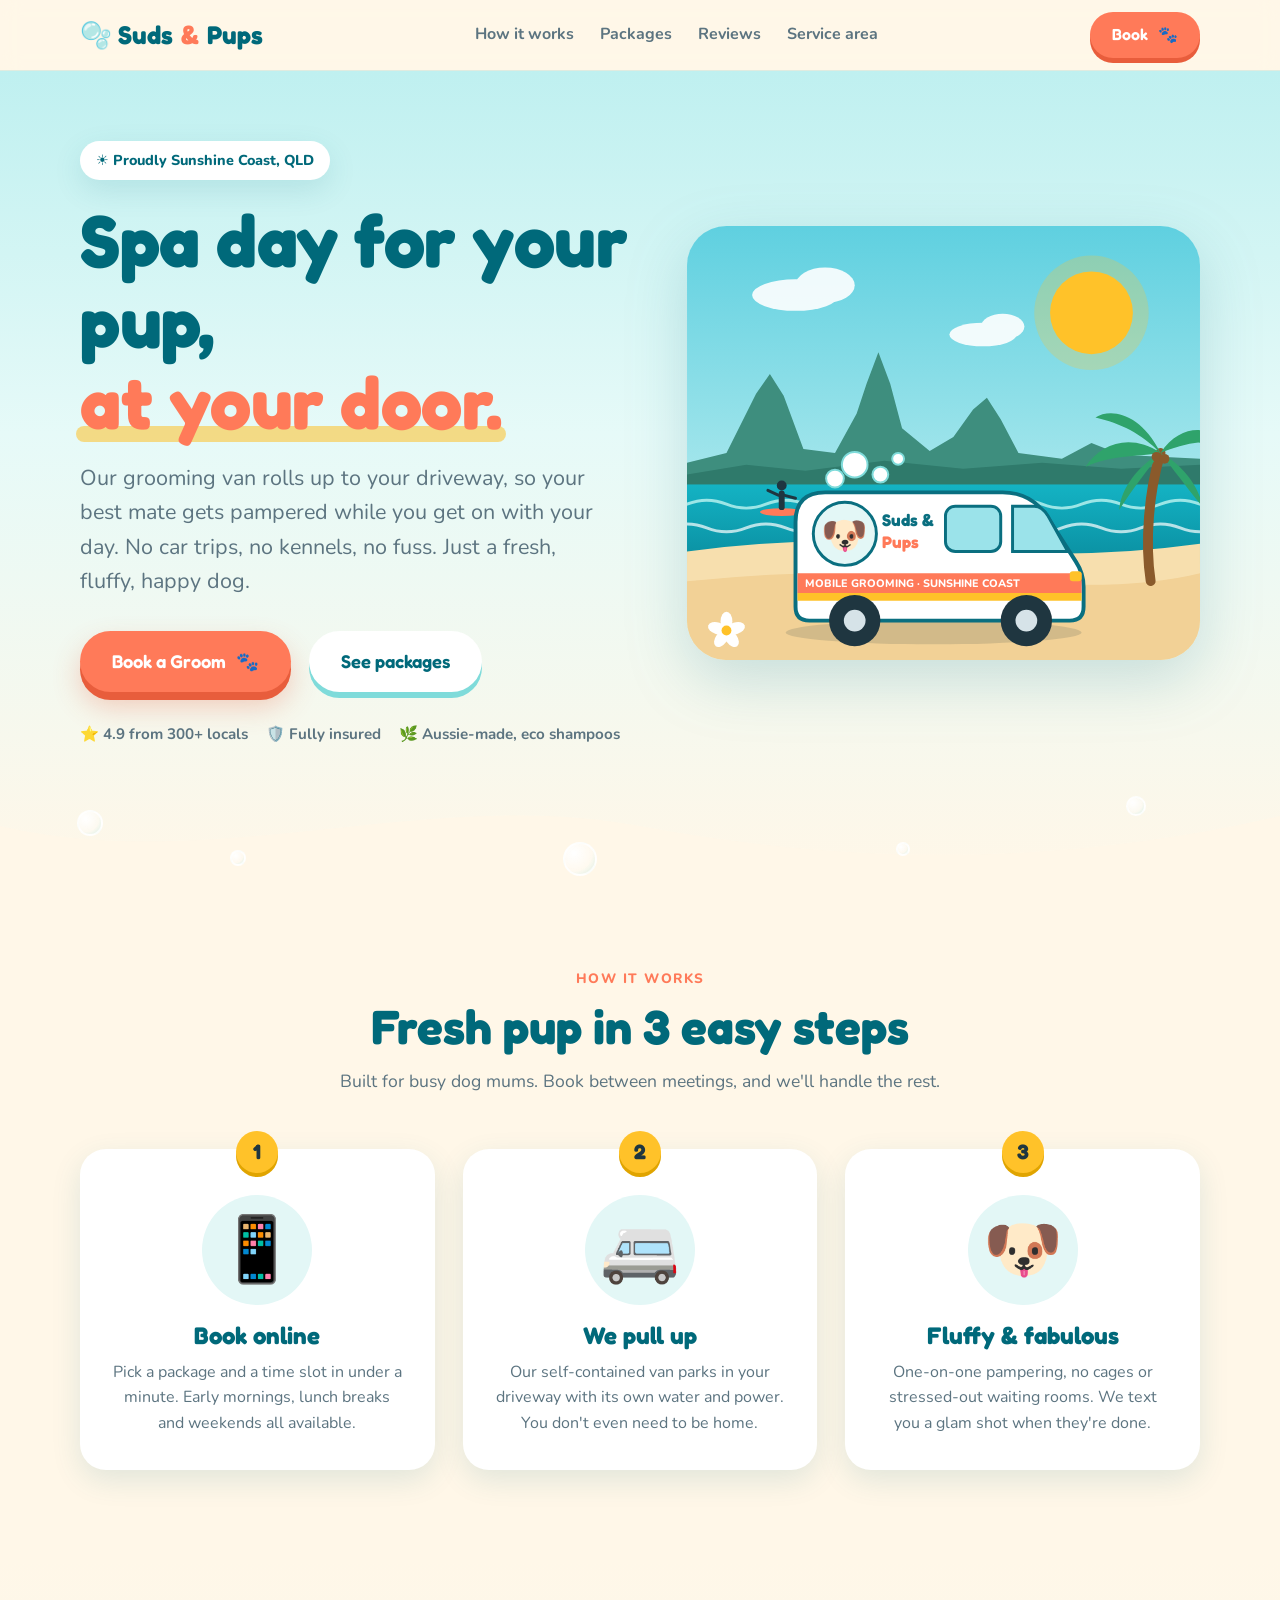
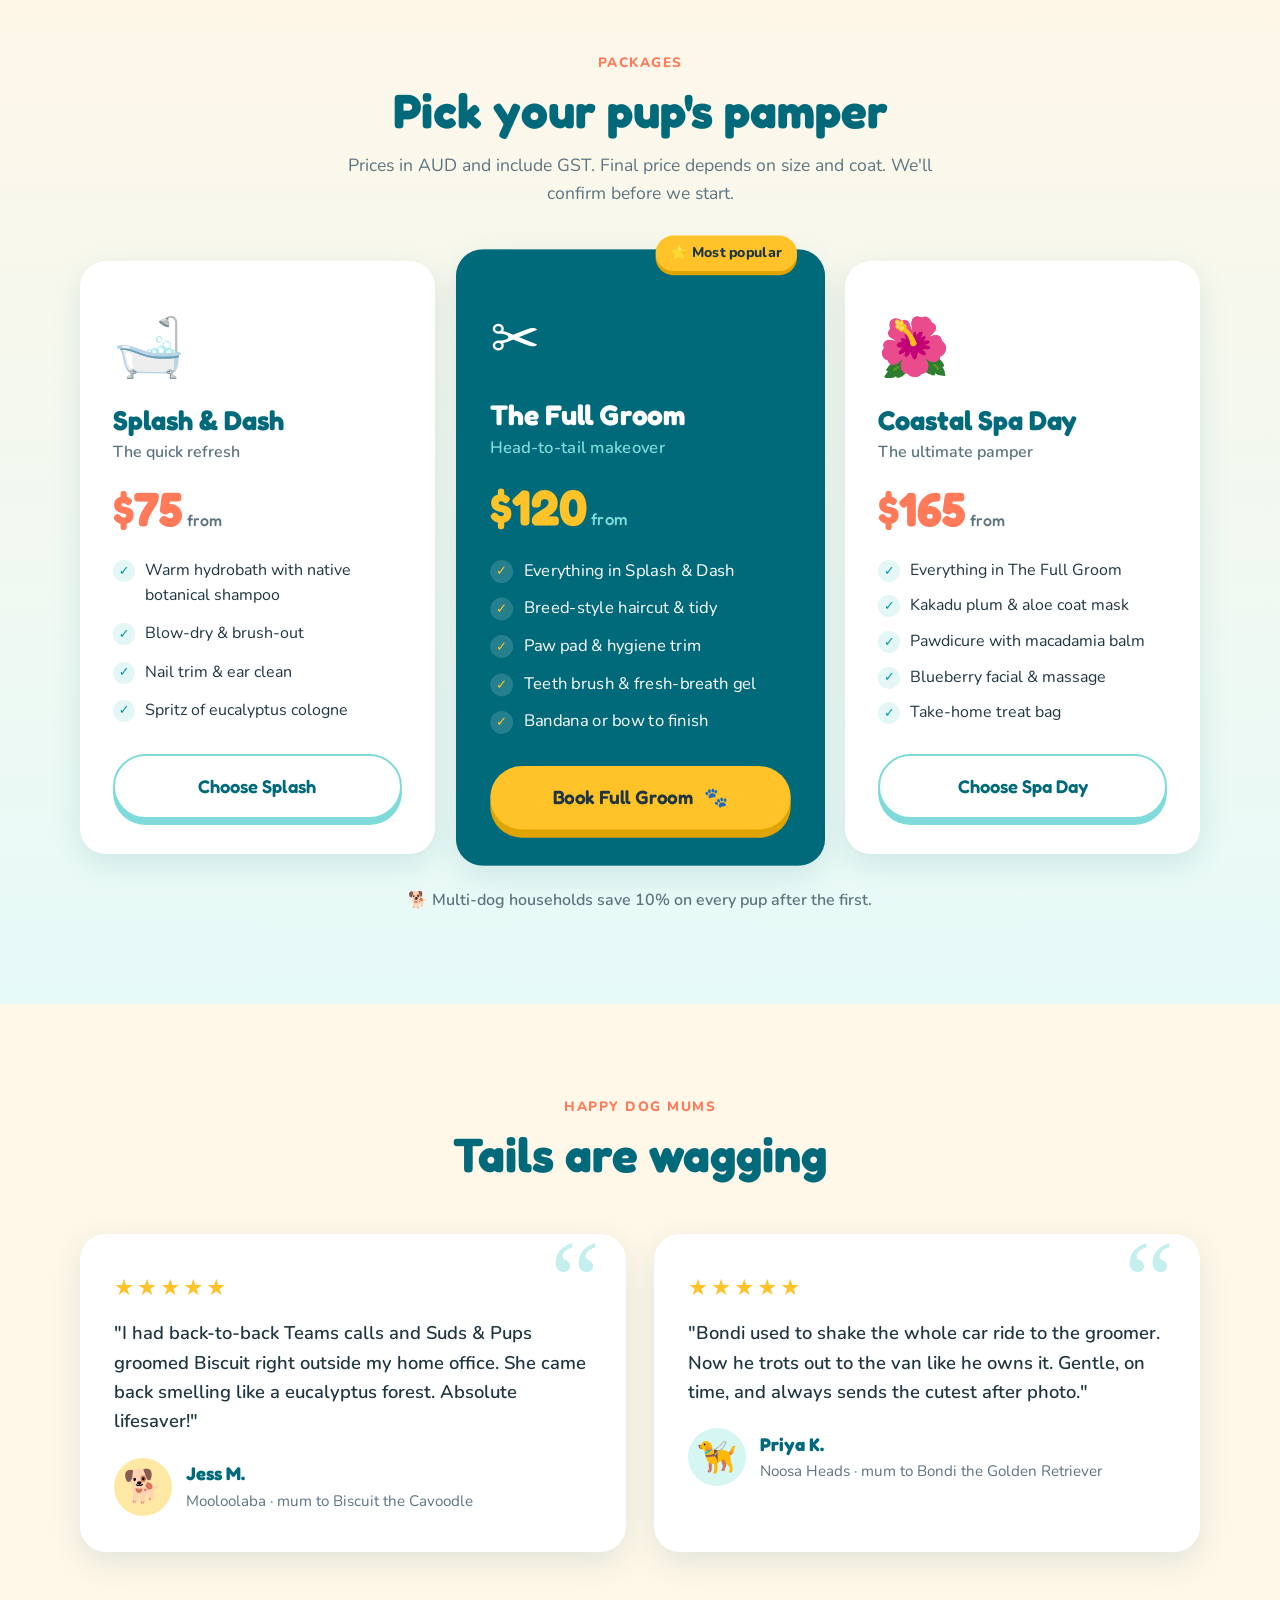
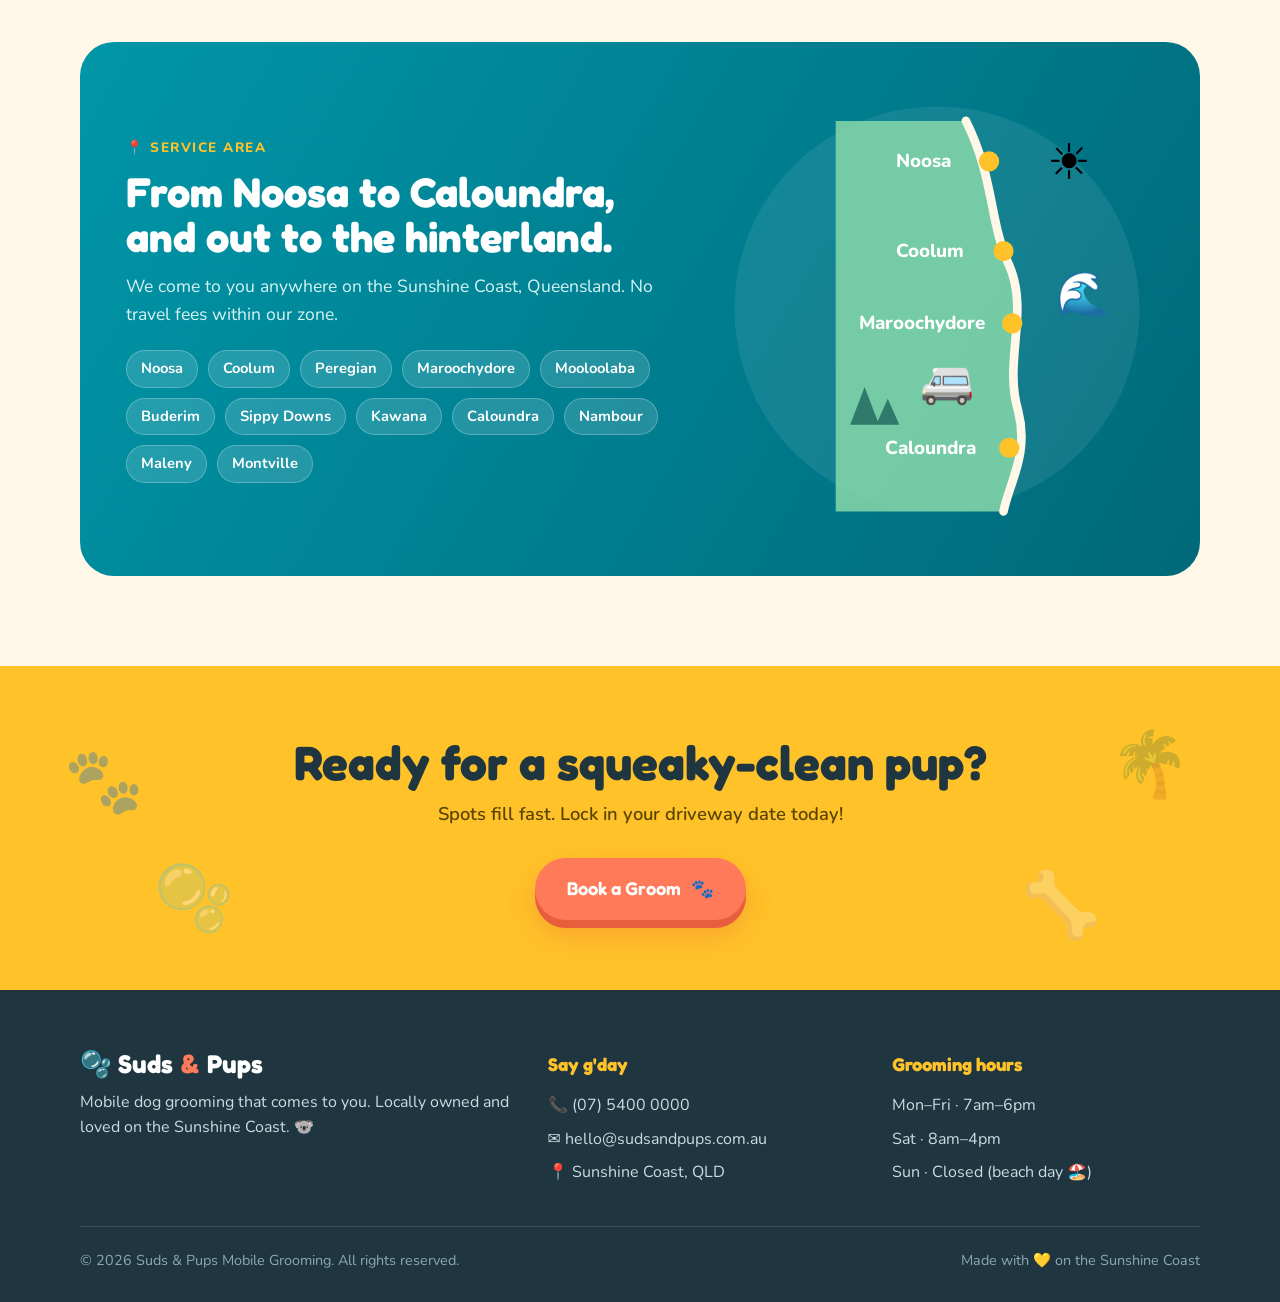
==== index.html @ 18e08e6e "Add Suds & Pups one-page mobile dog grooming website Co-Authored-By: Claude Opus 5.5 <noreply@anthro" ====
<!DOCTYPE html>
<html lang="en-AU">
<head>
<meta charset="UTF-8">
<meta name="viewport" content="width=device-width, initial-scale=1">
<title>Suds &amp; Pups | Mobile Dog Grooming, Sunshine Coast</title>
<meta name="description" content="Suds & Pups is a mobile dog grooming van that comes to your door across the Sunshine Coast, from Noosa to Caloundra.">
<link rel="preconnect" href="https://fonts.googleapis.com">
<link rel="preconnect" href="https://fonts.gstatic.com" crossorigin>
<link href="https://fonts.googleapis.com/css2?family=Fredoka:wght@500;600;700&family=Nunito:wght@400;600;700;800&display=swap" rel="stylesheet">
<style>
  :root {
    --ocean: #0096A8;
    --ocean-deep: #00697A;
    --lagoon: #7FDBDA;
    --sun: #FFC229;
    --sun-soft: #FFE8A3;
    --coral: #FF7A59;
    --coral-deep: #E85D3C;
    --sand: #FFF7E8;
    --sand-dark: #F4E3C1;
    --ink: #1F3640;
    --muted: #5C7480;
    --white: #FFFFFF;
    --radius: 26px;
    --shadow: 0 10px 30px rgba(0, 105, 122, 0.12);
    --shadow-lift: 0 20px 44px rgba(0, 105, 122, 0.22);
  }

  * { box-sizing: border-box; margin: 0; padding: 0; }
  html { scroll-behavior: smooth; }
  body {
    font-family: "Nunito", system-ui, sans-serif;
    color: var(--ink);
    background: var(--sand);
    line-height: 1.6;
    -webkit-font-smoothing: antialiased;
    overflow-x: hidden;
  }
  h1, h2, h3, .logo { font-family: "Fredoka", "Nunito", sans-serif; line-height: 1.1; }
  a { color: inherit; }
  .wrap { width: min(1120px, 100% - 32px); margin-inline: auto; }

  /* ---------- Nav ---------- */
  .nav {
    position: sticky; top: 0; z-index: 50;
    background: rgba(255, 247, 232, 0.88);
    backdrop-filter: blur(10px);
    border-bottom: 1px solid rgba(0, 150, 168, 0.12);
  }
  .nav .wrap { display: flex; align-items: center; justify-content: space-between; padding: 12px 0; gap: 12px; }
  .logo { font-size: 1.6rem; font-weight: 700; color: var(--ocean-deep); text-decoration: none; display: flex; align-items: center; gap: 8px; }
  .logo span { color: var(--coral); }
  .nav-links { display: flex; gap: 26px; list-style: none; font-weight: 700; }
  .nav-links a { text-decoration: none; color: var(--muted); transition: color .2s; }
  .nav-links a:hover { color: var(--ocean); }

  /* ---------- Buttons ---------- */
  .btn {
    display: inline-flex; align-items: center; gap: 10px;
    font-family: "Fredoka", sans-serif; font-weight: 600; font-size: 1.15rem;
    padding: 16px 32px; border-radius: 999px; border: none; cursor: pointer;
    text-decoration: none;
    transition: transform .25s cubic-bezier(.34,1.56,.64,1), box-shadow .25s, background .25s;
  }
  .btn-primary { background: var(--coral); color: var(--white); box-shadow: 0 8px 0 var(--coral-deep), 0 14px 28px rgba(232, 93, 60, .3); }
  .btn-primary:hover { transform: translateY(-4px) rotate(-1deg); background: #FF8A6B; box-shadow: 0 12px 0 var(--coral-deep), 0 22px 36px rgba(232, 93, 60, .35); }
  .btn-primary:active { transform: translateY(4px); box-shadow: 0 3px 0 var(--coral-deep); }
  .btn-ghost { background: var(--white); color: var(--ocean-deep); box-shadow: 0 6px 0 var(--lagoon); }
  .btn-ghost:hover { transform: translateY(-4px); box-shadow: 0 10px 0 var(--lagoon); }
  .btn-sm { padding: 10px 22px; font-size: 1rem; box-shadow: 0 5px 0 var(--coral-deep); }
  .btn-sm:hover { box-shadow: 0 8px 0 var(--coral-deep); }
  .btn .paw { display: inline-block; transition: transform .35s; }
  .btn:hover .paw { transform: rotate(25deg) scale(1.2); }
  .btn:focus-visible { outline: 3px solid var(--sun); outline-offset: 4px; }

  /* ---------- Hero ---------- */
  .hero {
    position: relative;
    background: linear-gradient(180deg, #BFF0F0 0%, #E6FAF8 45%, var(--sand) 100%);
    padding: 70px 0 0;
    overflow: hidden;
  }
  .hero-grid { display: grid; grid-template-columns: 1.05fr .95fr; gap: 40px; align-items: center; position: relative; z-index: 2; }
  .badge {
    display: inline-flex; align-items: center; gap: 8px;
    background: var(--white); color: var(--ocean-deep);
    padding: 8px 16px; border-radius: 999px; font-weight: 800; font-size: .9rem;
    box-shadow: var(--shadow); margin-bottom: 20px;
  }
  .hero h1 { font-size: clamp(2.6rem, 6.5vw, 4.6rem); color: var(--ocean-deep); margin-bottom: 18px; letter-spacing: -0.5px; }
  .hero h1 .hl { color: var(--coral); position: relative; white-space: nowrap; }
  .hero h1 .hl::after {
    content: ""; position: absolute; left: -4px; right: -4px; bottom: 4px; height: 16px;
    background: var(--sun); opacity: .55; border-radius: 10px; z-index: -1;
  }
  .tagline { font-size: clamp(1.1rem, 2.4vw, 1.35rem); color: var(--muted); max-width: 520px; margin-bottom: 32px; }
  .hero-ctas { display: flex; flex-wrap: wrap; gap: 18px; align-items: center; }
  .hero-trust { display: flex; flex-wrap: wrap; gap: 18px; margin-top: 30px; font-weight: 700; color: var(--muted); font-size: .95rem; }
  .hero-trust span { display: flex; align-items: center; gap: 6px; }

  .hero-art { position: relative; }
  .hero-art svg { width: 100%; height: auto; display: block; filter: drop-shadow(0 20px 30px rgba(0,105,122,.18)); }
  .float { animation: float 4s ease-in-out infinite; }
  @keyframes float { 0%,100% { transform: translateY(0); } 50% { transform: translateY(-10px); } }
  .bubble { position: absolute; border-radius: 50%; background: radial-gradient(circle at 30% 30%, #fff, rgba(255,255,255,.35) 60%, rgba(127,219,218,.3)); border: 2px solid rgba(255,255,255,.8); animation: rise 7s ease-in infinite; z-index: 1; pointer-events: none; }
  @keyframes rise { 0% { transform: translateY(0) scale(.8); opacity: 0; } 15% { opacity: .9; } 100% { transform: translateY(-420px) scale(1.1); opacity: 0; } }

  .wave-divider { display: block; width: 100%; height: 90px; margin-top: 40px; }

  /* ---------- Sections ---------- */
  section { padding: 90px 0; }
  .section-head { text-align: center; max-width: 640px; margin: 0 auto 54px; }
  .eyebrow { display: inline-block; font-weight: 800; letter-spacing: 1.5px; text-transform: uppercase; font-size: .85rem; color: var(--coral); margin-bottom: 10px; }
  .section-head h2 { font-size: clamp(2rem, 4.5vw, 3rem); color: var(--ocean-deep); margin-bottom: 14px; }
  .section-head p { color: var(--muted); font-size: 1.1rem; }

  /* ---------- How it works ---------- */
  .how { background: var(--sand); }
  .steps { display: grid; grid-template-columns: repeat(3, 1fr); gap: 28px; counter-reset: step; }
  .step {
    background: var(--white); border-radius: var(--radius); padding: 40px 30px 34px; text-align: center;
    box-shadow: var(--shadow); position: relative;
    transition: transform .3s cubic-bezier(.34,1.56,.64,1), box-shadow .3s;
  }
  .step:hover { transform: translateY(-10px) rotate(-1deg); box-shadow: var(--shadow-lift); }
  .step:nth-child(2):hover { transform: translateY(-10px) rotate(1deg); }
  .step-num {
    position: absolute; top: -18px; left: 50%; transform: translateX(-50%);
    width: 42px; height: 42px; border-radius: 50%; background: var(--sun); color: var(--ink);
    font-family: "Fredoka", sans-serif; font-weight: 700; font-size: 1.3rem;
    display: grid; place-items: center; box-shadow: 0 4px 0 #E0A400;
  }
  .step-icon {
    font-size: 4rem; width: 110px; height: 110px; margin: 6px auto 18px; border-radius: 50%;
    display: grid; place-items: center; background: #E3F7F6;
    transition: transform .4s cubic-bezier(.34,1.56,.64,1);
  }
  .step:hover .step-icon { transform: scale(1.12) rotate(-8deg); }
  .step h3 { font-size: 1.5rem; color: var(--ocean-deep); margin-bottom: 10px; }
  .step p { color: var(--muted); }

  /* ---------- Packages ---------- */
  .packages { background: linear-gradient(180deg, var(--sand) 0%, #E6FAF8 100%); position: relative; }
  .cards { display: grid; grid-template-columns: repeat(3, 1fr); gap: 28px; align-items: stretch; }
  .card {
    background: var(--white); border-radius: var(--radius); padding: 38px 30px 32px;
    box-shadow: var(--shadow); display: flex; flex-direction: column; position: relative;
    border: 3px solid transparent;
    transition: transform .3s cubic-bezier(.34,1.56,.64,1), box-shadow .3s, border-color .3s;
  }
  .card:hover { transform: translateY(-12px); box-shadow: var(--shadow-lift); border-color: var(--lagoon); }
  .card.featured { background: var(--ocean-deep); color: var(--white); transform: scale(1.04); }
  .card.featured:hover { transform: scale(1.04) translateY(-12px); border-color: var(--sun); }
  .ribbon {
    position: absolute; top: -16px; right: 24px; background: var(--sun); color: var(--ink);
    font-weight: 800; font-size: .85rem; padding: 6px 14px; border-radius: 999px; box-shadow: 0 4px 0 #E0A400;
  }
  .card-emoji { font-size: 3.6rem; margin-bottom: 12px; display: inline-block; transition: transform .4s cubic-bezier(.34,1.56,.64,1); }
  .card:hover .card-emoji { transform: scale(1.18) rotate(10deg); }
  .card h3 { font-size: 1.7rem; margin-bottom: 4px; color: var(--ocean-deep); }
  .card.featured h3 { color: var(--white); }
  .card .sub { color: var(--muted); font-weight: 600; margin-bottom: 18px; }
  .card.featured .sub { color: var(--lagoon); }
  .price { font-family: "Fredoka", sans-serif; font-size: 3rem; font-weight: 700; color: var(--coral); line-height: 1; margin-bottom: 4px; }
  .card.featured .price { color: var(--sun); }
  .price small { font-size: 1rem; font-weight: 500; color: var(--muted); margin-left: 4px; }
  .card.featured .price small { color: var(--lagoon); }
  .card ul { list-style: none; margin: 22px 0 28px; display: grid; gap: 10px; flex: 1; }
  .card li { display: flex; gap: 10px; align-items: flex-start; }
  .card li::before { content: "✓"; flex: none; width: 22px; height: 22px; border-radius: 50%; background: #E3F7F6; color: var(--ocean); font-weight: 800; font-size: .8rem; display: grid; place-items: center; margin-top: 2px; }
  .card.featured li::before { background: rgba(255,255,255,.15); color: var(--sun); }
  .card .btn { justify-content: center; width: 100%; }
  .card .btn-ghost { box-shadow: 0 6px 0 var(--lagoon); border: 2px solid var(--lagoon); }
  .card.featured .btn-primary { background: var(--sun); color: var(--ink); box-shadow: 0 8px 0 #E0A400; }
  .card.featured .btn-primary:hover { background: #FFD25C; box-shadow: 0 12px 0 #E0A400; }
  .price-note { text-align: center; margin-top: 34px; color: var(--muted); font-weight: 600; }

  /* ---------- Reviews ---------- */
  .reviews { background: var(--sand); }
  .review-grid { display: grid; grid-template-columns: repeat(2, 1fr); gap: 28px; }
  .review {
    background: var(--white); border-radius: var(--radius); padding: 36px 34px; box-shadow: var(--shadow);
    position: relative; transition: transform .3s cubic-bezier(.34,1.56,.64,1), box-shadow .3s;
  }
  .review:hover { transform: translateY(-8px) rotate(.5deg); box-shadow: var(--shadow-lift); }
  .review::before { content: "“"; position: absolute; top: -10px; right: 26px; font-family: Georgia, serif; font-size: 7rem; color: var(--lagoon); opacity: .45; line-height: 1; }
  .stars { color: var(--sun); font-size: 1.4rem; letter-spacing: 3px; margin-bottom: 12px; }
  .review blockquote { font-size: 1.15rem; font-weight: 600; margin-bottom: 22px; position: relative; }
  .reviewer { display: flex; align-items: center; gap: 14px; }
  .avatar { width: 58px; height: 58px; border-radius: 50%; display: grid; place-items: center; font-size: 2rem; flex: none; }
  .reviewer strong { display: block; font-family: "Fredoka", sans-serif; font-size: 1.15rem; color: var(--ocean-deep); }
  .reviewer span { color: var(--muted); font-size: .95rem; }

  /* ---------- Service area ---------- */
  .area { padding: 0 0 90px; background: var(--sand); }
  .area-box {
    background: linear-gradient(120deg, var(--ocean) 0%, var(--ocean-deep) 100%);
    color: var(--white); border-radius: 34px; padding: 50px 46px; position: relative; overflow: hidden;
    display: grid; grid-template-columns: 1.3fr 1fr; gap: 30px; align-items: center;
  }
  .area-box h2 { font-size: clamp(1.8rem, 4vw, 2.6rem); margin-bottom: 12px; }
  .area-box p { color: #D7F5F4; font-size: 1.1rem; margin-bottom: 22px; }
  .suburbs { display: flex; flex-wrap: wrap; gap: 10px; }
  .suburbs span {
    background: rgba(255,255,255,.14); border: 1px solid rgba(255,255,255,.25); padding: 6px 14px;
    border-radius: 999px; font-weight: 700; font-size: .92rem; transition: background .2s, transform .2s;
  }
  .suburbs span:hover { background: var(--sun); color: var(--ink); transform: translateY(-3px); }
  .area-art svg { width: 100%; height: auto; display: block; }

  /* ---------- CTA band ---------- */
  .cta-band { background: var(--sun); text-align: center; padding: 70px 0; position: relative; overflow: hidden; }
  .cta-band h2 { font-size: clamp(2rem, 5vw, 3rem); color: var(--ink); margin-bottom: 10px; }
  .cta-band p { font-size: 1.15rem; margin-bottom: 30px; color: #5B4400; font-weight: 600; }
  .cta-band .deco { position: absolute; font-size: 4rem; opacity: .35; }

  /* ---------- Footer ---------- */
  footer { background: var(--ink); color: #C9DCE2; padding: 60px 0 30px; }
  .foot-grid { display: grid; grid-template-columns: 1.4fr 1fr 1fr; gap: 36px; margin-bottom: 40px; }
  footer .logo { color: var(--white); margin-bottom: 12px; }
  footer h4 { font-family: "Fredoka", sans-serif; color: var(--sun); font-size: 1.15rem; margin-bottom: 14px; }
  footer ul { list-style: none; display: grid; gap: 8px; }
  footer a { text-decoration: none; transition: color .2s; }
  footer a:hover { color: var(--lagoon); }
  .foot-bottom { border-top: 1px solid rgba(255,255,255,.12); padding-top: 22px; display: flex; flex-wrap: wrap; justify-content: space-between; gap: 10px; font-size: .9rem; color: #8EA7B0; }

  /* ---------- Responsive ---------- */
  @media (max-width: 900px) {
    .hero-grid { grid-template-columns: 1fr; text-align: center; }
    .tagline { margin-inline: auto; }
    .hero-ctas, .hero-trust { justify-content: center; }
    .hero-art { max-width: 520px; margin: 0 auto; }
    .steps, .cards { grid-template-columns: 1fr; max-width: 480px; margin-inline: auto; gap: 40px; }
    .card.featured, .card.featured:hover { transform: none; }
    .card.featured:hover { transform: translateY(-8px); }
    .review-grid { grid-template-columns: 1fr; }
    .area-box { grid-template-columns: 1fr; padding: 40px 28px; }
    .area-art { max-width: 360px; margin: 0 auto; }
    .foot-grid { grid-template-columns: 1fr 1fr; }
    .foot-grid > div:first-child { grid-column: 1 / -1; }
  }
  @media (max-width: 640px) {
    .nav-links { display: none; }
    section { padding: 70px 0; }
    .hero { padding-top: 44px; }
    .btn { padding: 15px 26px; }
    .hero-ctas .btn { width: 100%; justify-content: center; }
    .review { padding: 30px 24px; }
    .foot-grid { grid-template-columns: 1fr; }
  }
  @media (prefers-reduced-motion: reduce) {
    *, *::before, *::after { animation: none !important; transition: none !important; scroll-behavior: auto !important; }
  }
</style>
</head>
<body>

<!-- ============ NAV ============ -->
<nav class="nav" aria-label="Main">
  <div class="wrap">
    <a href="#top" class="logo">🫧 Suds <span>&amp;</span> Pups</a>
    <ul class="nav-links">
      <li><a href="#how">How it works</a></li>
      <li><a href="#packages">Packages</a></li>
      <li><a href="#reviews">Reviews</a></li>
      <li><a href="#area">Service area</a></li>
    </ul>
    <a href="#book" class="btn btn-primary btn-sm">Book <span class="paw">🐾</span></a>
  </div>
</nav>

<!-- ============ HERO ============ -->
<header class="hero" id="top">
  <span class="bubble" style="width:26px;height:26px;left:6%;bottom:40px;animation-delay:0s"></span>
  <span class="bubble" style="width:16px;height:16px;left:18%;bottom:10px;animation-delay:2.2s"></span>
  <span class="bubble" style="width:34px;height:34px;left:44%;bottom:0;animation-delay:4s"></span>
  <span class="bubble" style="width:20px;height:20px;left:88%;bottom:60px;animation-delay:1.3s"></span>
  <span class="bubble" style="width:14px;height:14px;left:70%;bottom:20px;animation-delay:5.2s"></span>

  <div class="wrap hero-grid">
    <div>
      <div class="badge">☀️ Proudly Sunshine Coast, QLD</div>
      <h1>Spa day for your pup, <span class="hl">at your door.</span></h1>
      <p class="tagline">Our grooming van rolls up to your driveway, so your best mate gets pampered while you get on with your day. No car trips, no kennels, no fuss. Just a fresh, fluffy, happy dog.</p>
      <div class="hero-ctas">
        <a href="#book" class="btn btn-primary">Book a Groom <span class="paw">🐾</span></a>
        <a href="#packages" class="btn btn-ghost">See packages</a>
      </div>
      <div class="hero-trust">
        <span>⭐ 4.9 from 300+ locals</span>
        <span>🛡️ Fully insured</span>
        <span>🌿 Aussie-made, eco shampoos</span>
      </div>
    </div>

    <div class="hero-art">
      <!-- Sunshine Coast scene: Glass House Mountains, surf, palms and the Suds & Pups van -->
      <svg viewBox="0 0 520 440" role="img" aria-label="Illustration of the Suds and Pups grooming van parked by the beach with the Glass House Mountains and a sunny sky behind it">
        <defs>
          <clipPath id="sceneClip"><rect x="0" y="0" width="520" height="440" rx="40"/></clipPath>
          <linearGradient id="sky" x1="0" y1="0" x2="0" y2="1">
            <stop offset="0" stop-color="#5FD0E0"/><stop offset="1" stop-color="#D6F6F4"/>
          </linearGradient>
          <linearGradient id="sea" x1="0" y1="0" x2="0" y2="1">
            <stop offset="0" stop-color="#14B3C4"/><stop offset="1" stop-color="#0A8EA0"/>
          </linearGradient>
        </defs>
        <g clip-path="url(#sceneClip)">
          <rect width="520" height="440" fill="url(#sky)"/>
          <!-- sun -->
          <g>
            <circle cx="410" cy="88" r="58" fill="#FFC229" opacity=".25"/>
            <circle cx="410" cy="88" r="42" fill="#FFC229"/>
          </g>
          <!-- clouds -->
          <g fill="#fff" opacity=".9">
            <ellipse cx="110" cy="70" rx="44" ry="16"/><ellipse cx="140" cy="60" rx="30" ry="18"/>
            <ellipse cx="300" cy="110" rx="34" ry="12"/><ellipse cx="320" cy="102" rx="22" ry="13"/>
          </g>
          <!-- Glass House Mountains silhouette -->
          <path d="M0 240 L40 230 L70 170 L84 150 L98 172 L118 226 L150 230 L172 190 L182 160 L194 128 L206 160 L218 205 L246 228 L270 214 L290 186 L304 174 L318 196 L336 230 L380 236 L410 220 L440 232 L520 236 L520 270 L0 270 Z" fill="#3E8E7E"/>
          <path d="M0 252 L60 242 L120 248 L200 238 L280 246 L360 240 L440 246 L520 242 L520 280 L0 280 Z" fill="#2F7A6B"/>
          <!-- ocean -->
          <rect x="0" y="262" width="520" height="80" fill="url(#sea)"/>
          <path d="M0 282 q20 -8 40 0 t40 0 t40 0 t40 0 t40 0 t40 0 t40 0 t40 0 t40 0 t40 0 t40 0 t40 0 t40 0" fill="none" stroke="#BFF5F2" stroke-width="3" stroke-linecap="round" opacity=".8"/>
          <path d="M-20 306 q20 -8 40 0 t40 0 t40 0 t40 0 t40 0 t40 0 t40 0 t40 0 t40 0 t40 0 t40 0 t40 0 t40 0 t40 0" fill="none" stroke="#fff" stroke-width="3" stroke-linecap="round" opacity=".7"/>
          <!-- surfer -->
          <g transform="translate(96 278)">
            <ellipse cx="0" cy="12" rx="22" ry="4" fill="#FF7A59"/>
            <rect x="-3" y="-10" width="6" height="20" rx="3" fill="#1F3640"/>
            <circle cx="0" cy="-15" r="5" fill="#1F3640"/>
            <path d="M-3 -5 L-14 -10 M3 -5 L14 -2" stroke="#1F3640" stroke-width="3" stroke-linecap="round"/>
          </g>
          <!-- sand -->
          <path d="M0 330 Q130 312 260 326 T520 322 L520 440 L0 440 Z" fill="#F7DFAE"/>
          <path d="M0 360 Q160 344 300 358 T520 352 L520 440 L0 440 Z" fill="#F2D196"/>
          <!-- palm tree -->
          <g transform="translate(470 360)">
            <path d="M0 0 C -6 -40 -2 -90 10 -130" stroke="#8A5A2B" stroke-width="10" fill="none" stroke-linecap="round"/>
            <g fill="#2FA36B">
              <path d="M10 -130 C -20 -150 -50 -140 -66 -116 C -40 -128 -16 -126 10 -130Z"/>
              <path d="M10 -130 C 30 -160 60 -158 76 -140 C 50 -144 30 -138 10 -130Z"/>
              <path d="M10 -130 C -10 -170 -40 -176 -56 -166 C -30 -160 -10 -150 10 -130Z"/>
              <path d="M10 -130 C 30 -120 50 -96 52 -76 C 36 -96 24 -112 10 -130Z"/>
              <path d="M10 -130 C -14 -116 -30 -94 -32 -72 C -18 -94 -4 -112 10 -130Z"/>
            </g>
            <circle cx="6" cy="-126" r="5" fill="#8A5A2B"/><circle cx="14" cy="-124" r="5" fill="#8A5A2B"/>
          </g>
          <!-- frangipani on sand -->
          <g transform="translate(40 410)">
            <g fill="#fff"><ellipse cx="0" cy="-9" rx="6" ry="10"/><ellipse cx="9" cy="-2" rx="6" ry="10" transform="rotate(72 9 -2)"/><ellipse cx="5" cy="8" rx="6" ry="10" transform="rotate(144 5 8)"/><ellipse cx="-5" cy="8" rx="6" ry="10" transform="rotate(216 -5 8)"/><ellipse cx="-9" cy="-2" rx="6" ry="10" transform="rotate(288 -9 -2)"/></g>
            <circle r="5" fill="#FFC229"/>
          </g>

          <!-- VAN -->
          <g class="float" transform="translate(0 0)">
            <ellipse cx="250" cy="412" rx="150" ry="12" fill="#1F3640" opacity=".15"/>
            <!-- body -->
            <path d="M110 300 Q110 270 140 270 L320 270 Q350 270 366 296 L394 340 Q402 352 402 366 L402 386 Q402 400 388 400 L124 400 Q110 400 110 386 Z" fill="#FFFFFF" stroke="#0A6F80" stroke-width="4"/>
            <!-- stripe -->
            <path d="M112 352 L400 352 L400 372 L112 372 Z" fill="#FF7A59"/>
            <path d="M112 372 L400 372 L400 380 L112 380 Z" fill="#FFC229"/>
            <!-- windows -->
            <path d="M330 284 L352 284 Q360 284 366 294 L386 330 L330 330 Z" fill="#9BE3EA" stroke="#0A6F80" stroke-width="3"/>
            <rect x="262" y="284" width="56" height="46" rx="10" fill="#9BE3EA" stroke="#0A6F80" stroke-width="3"/>
            <!-- logo bubble -->
            <circle cx="160" cy="312" r="32" fill="#E3F7F6" stroke="#0A6F80" stroke-width="3"/>
            <text x="160" y="326" text-anchor="middle" font-size="38">🐶</text>
            <text x="198" y="304" font-family="Fredoka, sans-serif" font-weight="700" font-size="17" fill="#0A6F80">Suds &amp;</text>
            <text x="198" y="326" font-family="Fredoka, sans-serif" font-weight="700" font-size="17" fill="#FF7A59">Pups</text>
            <text x="120" y="366" font-family="Nunito, sans-serif" font-weight="800" font-size="11" fill="#fff">MOBILE GROOMING · SUNSHINE COAST</text>
            <!-- bubbles from roof -->
            <g fill="#fff" stroke="#7FDBDA" stroke-width="2">
              <circle cx="150" cy="256" r="9"/><circle cx="170" cy="242" r="13"/><circle cx="196" cy="252" r="8"/><circle cx="214" cy="236" r="6"/>
            </g>
            <!-- light & bumper -->
            <rect x="388" y="350" width="12" height="10" rx="3" fill="#FFC229"/>
            <!-- wheels -->
            <g><circle cx="170" cy="400" r="26" fill="#1F3640"/><circle cx="170" cy="400" r="11" fill="#D6E3E8"/></g>
            <g><circle cx="344" cy="400" r="26" fill="#1F3640"/><circle cx="344" cy="400" r="11" fill="#D6E3E8"/></g>
          </g>
        </g>
      </svg>
    </div>
  </div>

  <svg class="wave-divider" viewBox="0 0 1440 90" preserveAspectRatio="none" aria-hidden="true">
    <path d="M0 40 C 240 90 480 0 720 40 S 1200 80 1440 30 L1440 90 L0 90 Z" fill="#FFF7E8"/>
  </svg>
</header>

<main>
<!-- ============ HOW IT WORKS ============ -->
<section class="how" id="how">
  <div class="wrap">
    <div class="section-head">
      <span class="eyebrow">How it works</span>
      <h2>Fresh pup in 3 easy steps</h2>
      <p>Built for busy dog mums. Book between meetings, and we'll handle the rest.</p>
    </div>
    <div class="steps">
      <article class="step">
        <div class="step-num">1</div>
        <div class="step-icon" aria-hidden="true">📱</div>
        <h3>Book online</h3>
        <p>Pick a package and a time slot in under a minute. Early mornings, lunch breaks and weekends all available.</p>
      </article>
      <article class="step">
        <div class="step-num">2</div>
        <div class="step-icon" aria-hidden="true">🚐</div>
        <h3>We pull up</h3>
        <p>Our self-contained van parks in your driveway with its own water and power. You don't even need to be home.</p>
      </article>
      <article class="step">
        <div class="step-num">3</div>
        <div class="step-icon" aria-hidden="true">🐶</div>
        <h3>Fluffy &amp; fabulous</h3>
        <p>One-on-one pampering, no cages or stressed-out waiting rooms. We text you a glam shot when they're done.</p>
      </article>
    </div>
  </div>
</section>

<!-- ============ PACKAGES ============ -->
<section class="packages" id="packages">
  <div class="wrap">
    <div class="section-head">
      <span class="eyebrow">Packages</span>
      <h2>Pick your pup's pamper</h2>
      <p>Prices in AUD and include GST. Final price depends on size and coat. We'll confirm before we start.</p>
    </div>
    <div class="cards">
      <article class="card">
        <div class="card-emoji" aria-hidden="true">🛁</div>
        <h3>Splash &amp; Dash</h3>
        <p class="sub">The quick refresh</p>
        <div class="price">$75<small>from</small></div>
        <ul>
          <li>Warm hydrobath with native botanical shampoo</li>
          <li>Blow-dry &amp; brush-out</li>
          <li>Nail trim &amp; ear clean</li>
          <li>Spritz of eucalyptus cologne</li>
        </ul>
        <a href="#book" class="btn btn-ghost">Choose Splash</a>
      </article>

      <article class="card featured">
        <span class="ribbon">⭐ Most popular</span>
        <div class="card-emoji" aria-hidden="true">✂️</div>
        <h3>The Full Groom</h3>
        <p class="sub">Head-to-tail makeover</p>
        <div class="price">$120<small>from</small></div>
        <ul>
          <li>Everything in Splash &amp; Dash</li>
          <li>Breed-style haircut &amp; tidy</li>
          <li>Paw pad &amp; hygiene trim</li>
          <li>Teeth brush &amp; fresh-breath gel</li>
          <li>Bandana or bow to finish</li>
        </ul>
        <a href="#book" class="btn btn-primary">Book Full Groom <span class="paw">🐾</span></a>
      </article>

      <article class="card">
        <div class="card-emoji" aria-hidden="true">🌺</div>
        <h3>Coastal Spa Day</h3>
        <p class="sub">The ultimate pamper</p>
        <div class="price">$165<small>from</small></div>
        <ul>
          <li>Everything in The Full Groom</li>
          <li>Kakadu plum &amp; aloe coat mask</li>
          <li>Pawdicure with macadamia balm</li>
          <li>Blueberry facial &amp; massage</li>
          <li>Take-home treat bag</li>
        </ul>
        <a href="#book" class="btn btn-ghost">Choose Spa Day</a>
      </article>
    </div>
    <p class="price-note">🐕 Multi-dog households save 10% on every pup after the first.</p>
  </div>
</section>

<!-- ============ REVIEWS ============ -->
<section class="reviews" id="reviews">
  <div class="wrap">
    <div class="section-head">
      <span class="eyebrow">Happy dog mums</span>
      <h2>Tails are wagging</h2>
    </div>
    <div class="review-grid">
      <article class="review">
        <div class="stars" aria-label="5 out of 5 stars">★★★★★</div>
        <blockquote>"I had back-to-back Teams calls and Suds &amp; Pups groomed Biscuit right outside my home office. She came back smelling like a eucalyptus forest. Absolute lifesaver!"</blockquote>
        <div class="reviewer">
          <div class="avatar" style="background:#FFE8A3" aria-hidden="true">🐕</div>
          <div><strong>Jess M.</strong><span>Mooloolaba · mum to Biscuit the Cavoodle</span></div>
        </div>
      </article>
      <article class="review">
        <div class="stars" aria-label="5 out of 5 stars">★★★★★</div>
        <blockquote>"Bondi used to shake the whole car ride to the groomer. Now he trots out to the van like he owns it. Gentle, on time, and always sends the cutest after photo."</blockquote>
        <div class="reviewer">
          <div class="avatar" style="background:#D6F6F4" aria-hidden="true">🦮</div>
          <div><strong>Priya K.</strong><span>Noosa Heads · mum to Bondi the Golden Retriever</span></div>
        </div>
      </article>
    </div>
  </div>
</section>

<!-- ============ SERVICE AREA ============ -->
<section class="area" id="area">
  <div class="wrap">
    <div class="area-box">
      <div>
        <span class="eyebrow" style="color:var(--sun)">📍 Service area</span>
        <h2>From Noosa to Caloundra, and out to the hinterland.</h2>
        <p>We come to you anywhere on the Sunshine Coast, Queensland. No travel fees within our zone.</p>
        <div class="suburbs">
          <span>Noosa</span><span>Coolum</span><span>Peregian</span><span>Maroochydore</span>
          <span>Mooloolaba</span><span>Buderim</span><span>Sippy Downs</span><span>Kawana</span>
          <span>Caloundra</span><span>Nambour</span><span>Maleny</span><span>Montville</span>
        </div>
      </div>
      <div class="area-art" aria-hidden="true">
        <!-- Stylised Sunshine Coast map -->
        <svg viewBox="0 0 300 300">
          <circle cx="150" cy="150" r="140" fill="rgba(255,255,255,.08)"/>
          <path d="M170 20 C 190 60 186 90 200 120 C 214 152 196 186 206 220 C 214 250 200 270 196 290 L80 290 L80 20 Z" fill="#7FD3A8" opacity=".9"/>
          <path d="M170 20 C 190 60 186 90 200 120 C 214 152 196 186 206 220 C 214 250 200 270 196 290" fill="none" stroke="#FFF7E8" stroke-width="6" stroke-linecap="round"/>
          <g font-family="Nunito, sans-serif" font-weight="800" font-size="13" fill="#fff">
            <circle cx="186" cy="48" r="7" fill="#FFC229"/><text x="122" y="52">Noosa</text>
            <circle cx="196" cy="110" r="7" fill="#FFC229"/><text x="122" y="114">Coolum</text>
            <circle cx="202" cy="160" r="7" fill="#FFC229"/><text x="96" y="164">Maroochydore</text>
            <circle cx="200" cy="246" r="7" fill="#FFC229"/><text x="114" y="250">Caloundra</text>
          </g>
          <!-- Glass House peaks inland -->
          <path d="M90 230 l10 -26 l10 26 Z M108 230 l8 -18 l8 18 Z" fill="#2F7A6B"/>
          <text x="232" y="150" font-size="30">🌊</text>
          <text x="226" y="60" font-size="34">☀️</text>
          <text x="138" y="210" font-size="30">🚐</text>
        </svg>
      </div>
    </div>
  </div>
</section>

<!-- ============ BOOK CTA ============ -->
<section class="cta-band" id="book">
  <span class="deco" style="left:5%;top:20%">🐾</span>
  <span class="deco" style="right:7%;top:15%">🌴</span>
  <span class="deco" style="left:12%;bottom:12%">🫧</span>
  <span class="deco" style="right:14%;bottom:10%">🦴</span>
  <div class="wrap">
    <h2>Ready for a squeaky-clean pup?</h2>
    <p>Spots fill fast. Lock in your driveway date today!</p>
    <a href="tel:+61754000000" class="btn btn-primary">Book a Groom <span class="paw">🐾</span></a>
  </div>
</section>
</main>

<!-- ============ FOOTER ============ -->
<footer>
  <div class="wrap">
    <div class="foot-grid">
      <div>
        <div class="logo">🫧 Suds <span>&amp;</span> Pups</div>
        <p>Mobile dog grooming that comes to you. Locally owned and loved on the Sunshine Coast. 🐨</p>
      </div>
      <div>
        <h4>Say g'day</h4>
        <ul>
          <li>📞 <a href="tel:+61754000000">(07) 5400 0000</a></li>
          <li>✉️ <a href="mailto:hello@sudsandpups.com.au">hello@sudsandpups.com.au</a></li>
          <li>📍 Sunshine Coast, QLD</li>
        </ul>
      </div>
      <div>
        <h4>Grooming hours</h4>
        <ul>
          <li>Mon–Fri · 7am–6pm</li>
          <li>Sat · 8am–4pm</li>
          <li>Sun · Closed (beach day 🏖️)</li>
        </ul>
      </div>
    </div>
    <div class="foot-bottom">
      <span>© 2026 Suds &amp; Pups Mobile Grooming. All rights reserved.</span>
      <span>Made with 💛 on the Sunshine Coast</span>
    </div>
  </div>
</footer>

</body>
</html>
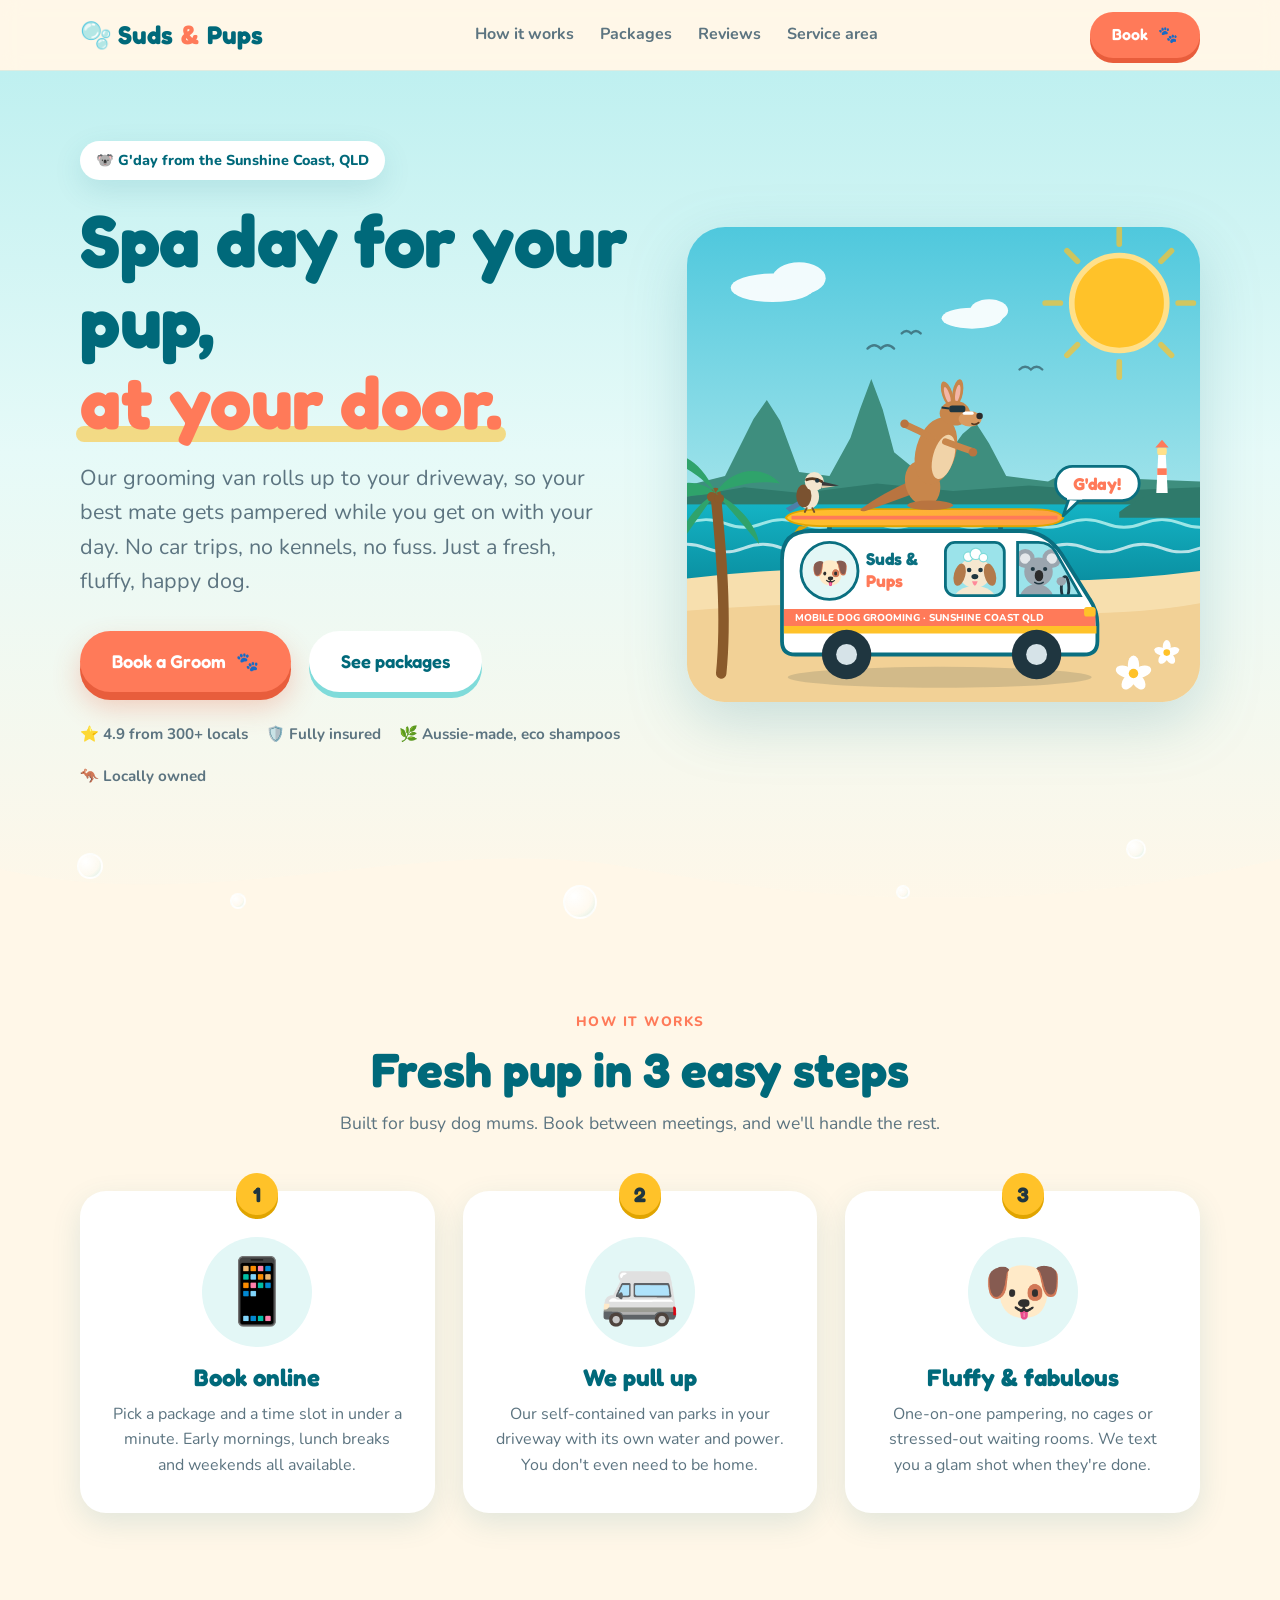
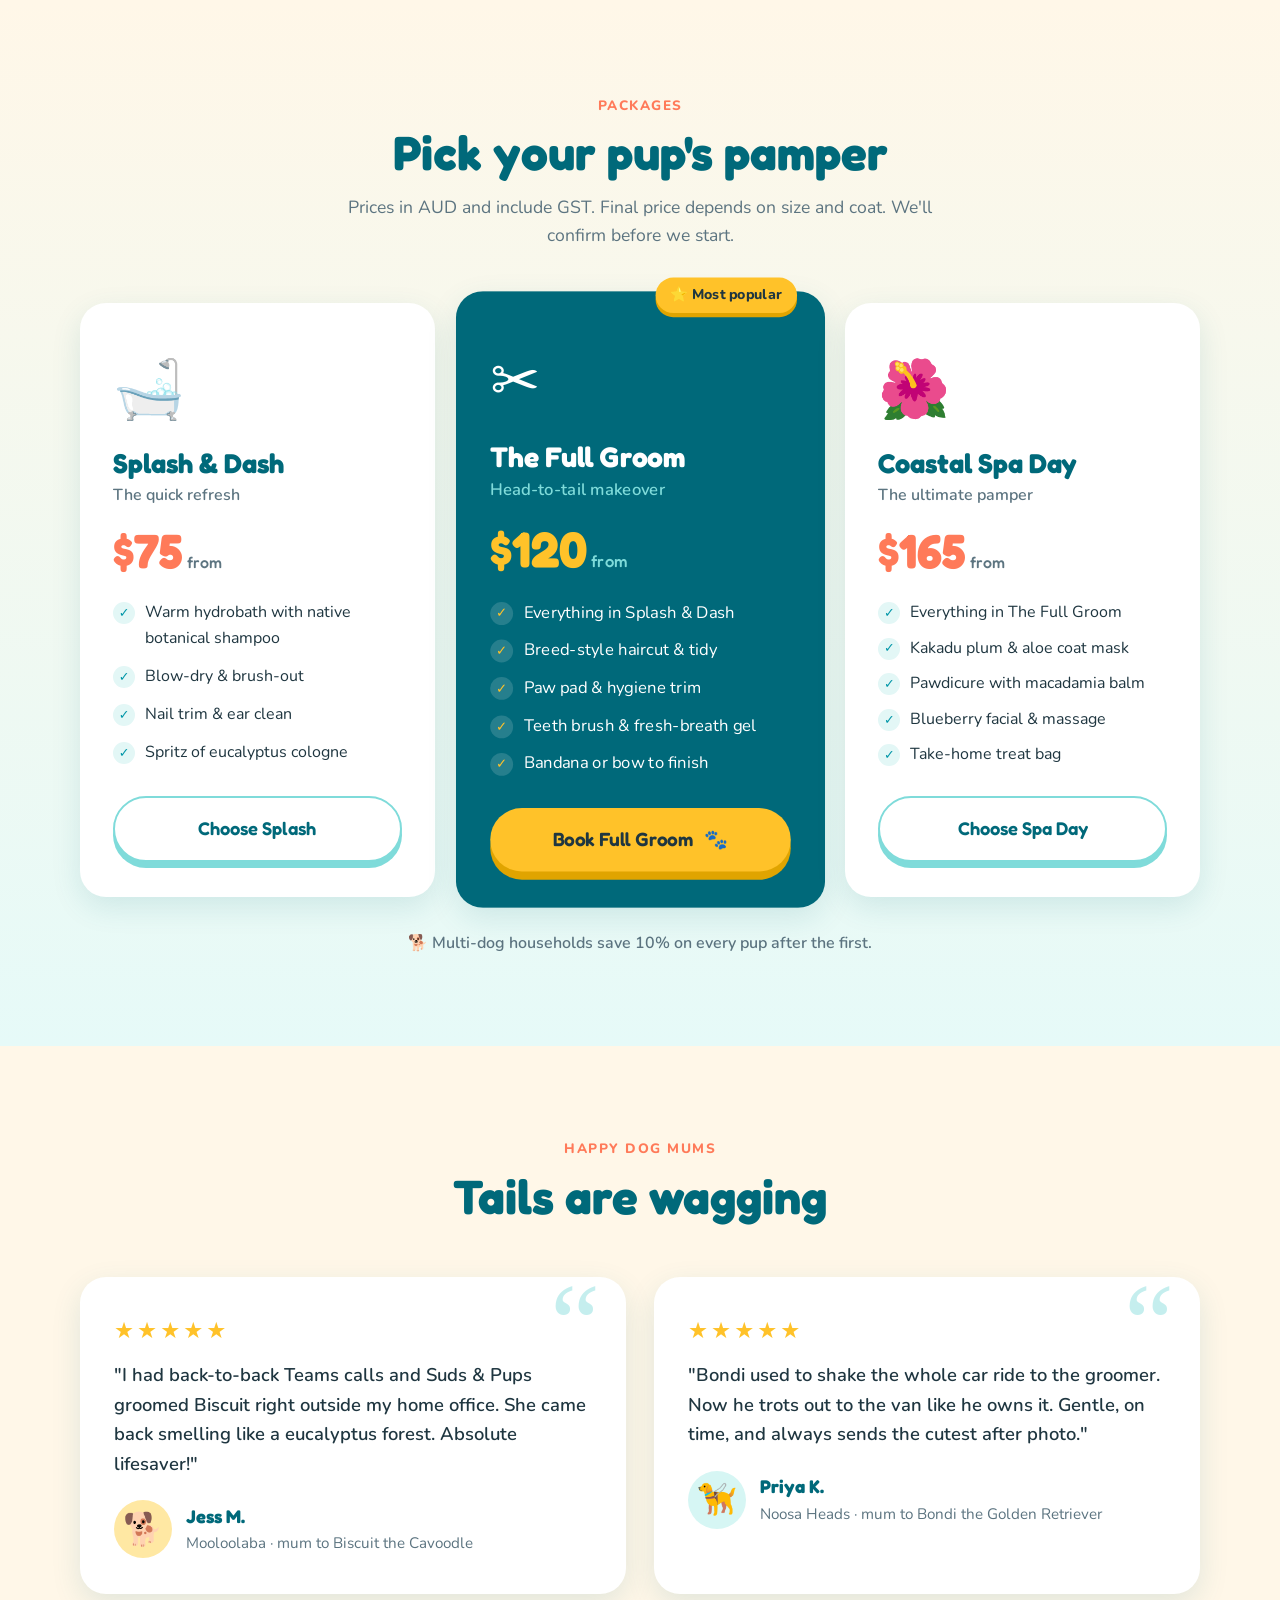
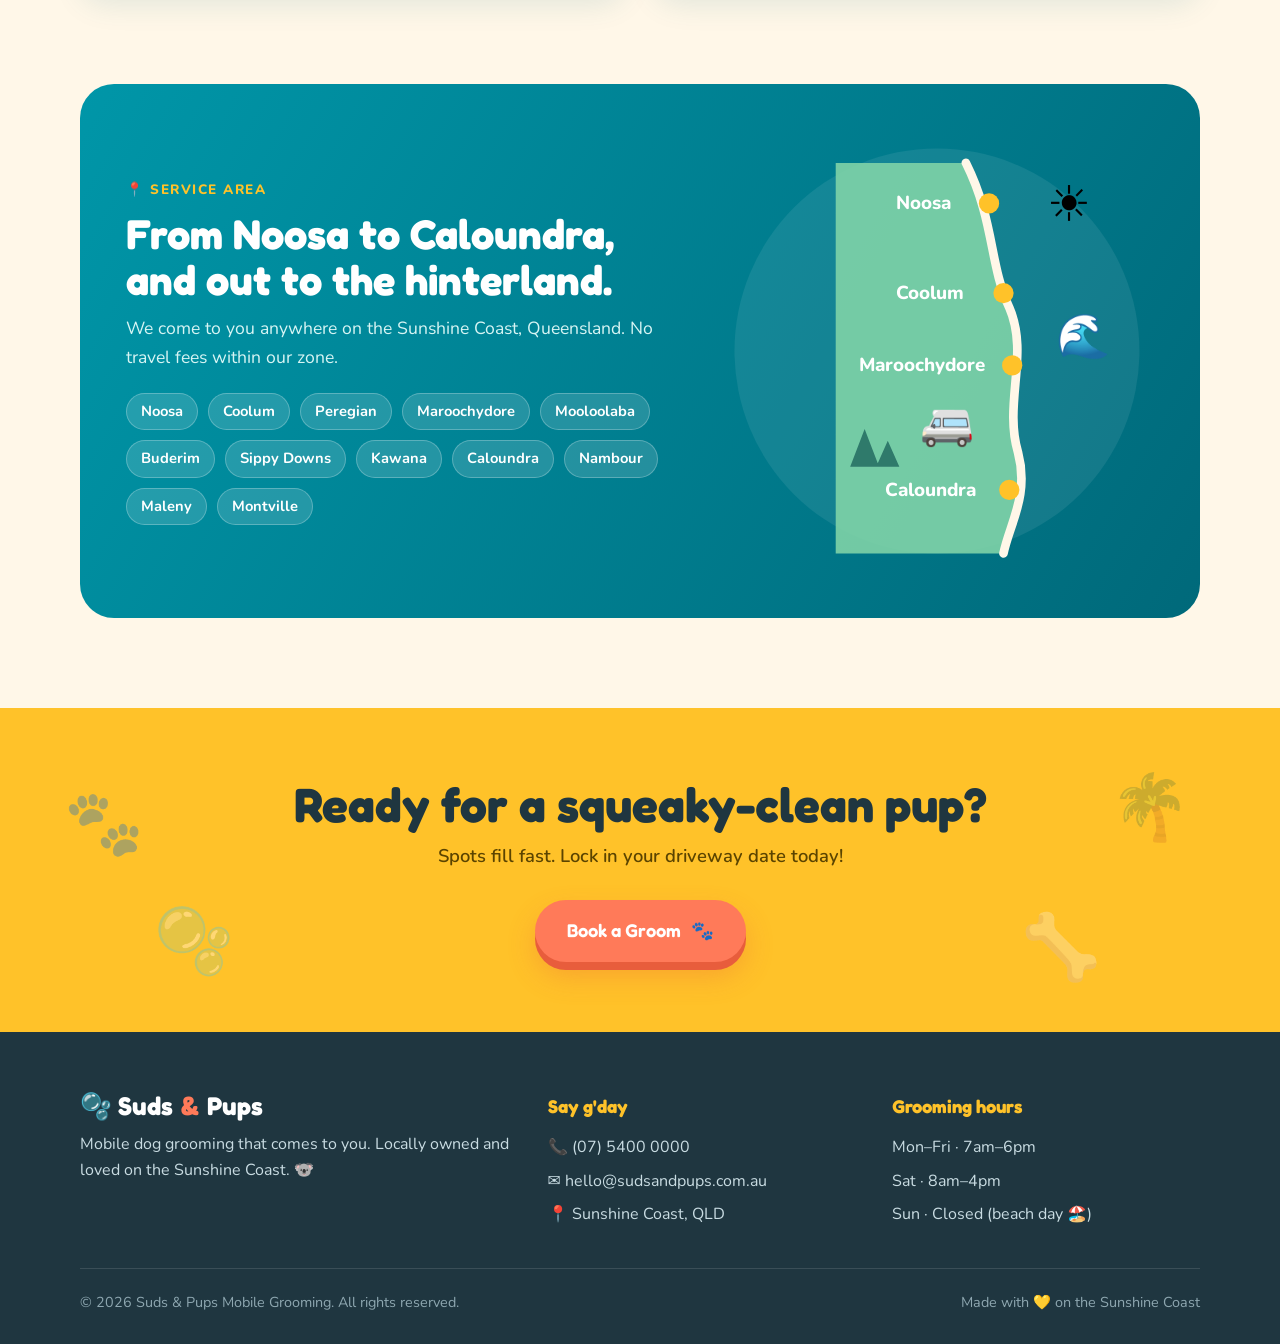
==== commit 40aebf31: "Give the hero an Aussie makeover: koala driver, surfing kangaroo, kookaburra Co-Authored-By: Claude " ====
--- a/index.html
+++ b/index.html
@@ -103,6 +103,12 @@
   .hero-art svg { width: 100%; height: auto; display: block; filter: drop-shadow(0 20px 30px rgba(0,105,122,.18)); }
   .float { animation: float 4s ease-in-out infinite; }
   @keyframes float { 0%,100% { transform: translateY(0); } 50% { transform: translateY(-10px); } }
+  .surfer { animation: surf 3.2s ease-in-out infinite; transform-box: fill-box; transform-origin: 50% 100%; }
+  @keyframes surf { 0%,100% { transform: rotate(-4deg); } 50% { transform: rotate(4deg); } }
+  .gday { animation: gday 2.6s ease-in-out infinite; transform-box: fill-box; transform-origin: 10% 100%; }
+  @keyframes gday { 0%,100% { transform: scale(1); } 50% { transform: scale(1.08) rotate(-2deg); } }
+  .sun-rays { animation: spin 30s linear infinite; transform-box: fill-box; transform-origin: center; }
+  @keyframes spin { to { transform: rotate(360deg); } }
   .bubble { position: absolute; border-radius: 50%; background: radial-gradient(circle at 30% 30%, #fff, rgba(255,255,255,.35) 60%, rgba(127,219,218,.3)); border: 2px solid rgba(255,255,255,.8); animation: rise 7s ease-in infinite; z-index: 1; pointer-events: none; }
   @keyframes rise { 0% { transform: translateY(0) scale(.8); opacity: 0; } 15% { opacity: .9; } 100% { transform: translateY(-420px) scale(1.1); opacity: 0; } }
 
@@ -280,7 +286,7 @@
 
   <div class="wrap hero-grid">
     <div>
-      <div class="badge">☀️ Proudly Sunshine Coast, QLD</div>
+      <div class="badge">🐨 G'day from the Sunshine Coast, QLD</div>
       <h1>Spa day for your pup, <span class="hl">at your door.</span></h1>
       <p class="tagline">Our grooming van rolls up to your driveway, so your best mate gets pampered while you get on with your day. No car trips, no kennels, no fuss. Just a fresh, fluffy, happy dog.</p>
       <div class="hero-ctas">
@@ -291,94 +297,213 @@
         <span>⭐ 4.9 from 300+ locals</span>
         <span>🛡️ Fully insured</span>
         <span>🌿 Aussie-made, eco shampoos</span>
+        <span>🦘 Locally owned</span>
       </div>
     </div>
 
     <div class="hero-art">
-      <!-- Sunshine Coast scene: Glass House Mountains, surf, palms and the Suds & Pups van -->
-      <svg viewBox="0 0 520 440" role="img" aria-label="Illustration of the Suds and Pups grooming van parked by the beach with the Glass House Mountains and a sunny sky behind it">
+      <!-- Sunshine Coast scene: koala driving the van, kangaroo surfing on the roof, kookaburra hitching a ride -->
+      <svg viewBox="0 0 540 500" role="img" aria-label="Cartoon of a koala driving the Suds and Pups grooming van along the beach, with a kangaroo in sunnies surfing on a board on the roof, a kookaburra riding along, and a fluffy dog in the window. The Glass House Mountains, a lighthouse and a dolphin are in the background.">
         <defs>
-          <clipPath id="sceneClip"><rect x="0" y="0" width="520" height="440" rx="40"/></clipPath>
+          <clipPath id="sceneClip"><rect x="0" y="0" width="540" height="500" rx="40"/></clipPath>
+          <clipPath id="cabWin"><path d="M348 332 L370 332 Q382 332 388 342 L414 388 L348 388 Z"/></clipPath>
+          <clipPath id="midWin"><rect x="272" y="332" width="62" height="56" rx="10"/></clipPath>
           <linearGradient id="sky" x1="0" y1="0" x2="0" y2="1">
-            <stop offset="0" stop-color="#5FD0E0"/><stop offset="1" stop-color="#D6F6F4"/>
+            <stop offset="0" stop-color="#4FC8DD"/><stop offset="1" stop-color="#DDF7F4"/>
           </linearGradient>
           <linearGradient id="sea" x1="0" y1="0" x2="0" y2="1">
             <stop offset="0" stop-color="#14B3C4"/><stop offset="1" stop-color="#0A8EA0"/>
           </linearGradient>
+          <linearGradient id="board" x1="0" y1="0" x2="1" y2="0">
+            <stop offset="0" stop-color="#FFC229"/><stop offset="1" stop-color="#FF9F45"/>
+          </linearGradient>
         </defs>
         <g clip-path="url(#sceneClip)">
-          <rect width="520" height="440" fill="url(#sky)"/>
-          <!-- sun -->
-          <g>
-            <circle cx="410" cy="88" r="58" fill="#FFC229" opacity=".25"/>
-            <circle cx="410" cy="88" r="42" fill="#FFC229"/>
-          </g>
+          <rect width="540" height="500" fill="url(#sky)"/>
+
+          <!-- sun with rays -->
+          <g class="sun-rays" stroke="#FFC229" stroke-width="6" stroke-linecap="round" opacity=".7">
+            <line x1="455" y1="18" x2="455" y2="2"/><line x1="455" y1="142" x2="455" y2="158"/>
+            <line x1="393" y1="80" x2="377" y2="80"/><line x1="517" y1="80" x2="533" y2="80"/>
+            <line x1="411" y1="36" x2="400" y2="25"/><line x1="499" y1="124" x2="510" y2="135"/>
+            <line x1="411" y1="124" x2="400" y2="135"/><line x1="499" y1="36" x2="510" y2="25"/>
+          </g>
+          <circle cx="455" cy="80" r="50" fill="#FFC229"/>
+          <circle cx="455" cy="80" r="50" fill="none" stroke="#FFE08A" stroke-width="6"/>
+
           <!-- clouds -->
-          <g fill="#fff" opacity=".9">
-            <ellipse cx="110" cy="70" rx="44" ry="16"/><ellipse cx="140" cy="60" rx="30" ry="18"/>
-            <ellipse cx="300" cy="110" rx="34" ry="12"/><ellipse cx="320" cy="102" rx="22" ry="13"/>
-          </g>
-          <!-- Glass House Mountains silhouette -->
-          <path d="M0 240 L40 230 L70 170 L84 150 L98 172 L118 226 L150 230 L172 190 L182 160 L194 128 L206 160 L218 205 L246 228 L270 214 L290 186 L304 174 L318 196 L336 230 L380 236 L410 220 L440 232 L520 236 L520 270 L0 270 Z" fill="#3E8E7E"/>
-          <path d="M0 252 L60 242 L120 248 L200 238 L280 246 L360 240 L440 246 L520 242 L520 280 L0 280 Z" fill="#2F7A6B"/>
+          <g fill="#fff" opacity=".92">
+            <ellipse cx="90" cy="64" rx="44" ry="15"/><ellipse cx="118" cy="54" rx="28" ry="17"/>
+            <ellipse cx="300" cy="96" rx="32" ry="11"/><ellipse cx="318" cy="88" rx="20" ry="12"/>
+          </g>
+          <!-- seagulls -->
+          <g fill="none" stroke="#1F3640" stroke-width="2.5" stroke-linecap="round" opacity=".55">
+            <path d="M190 128 q7 -7 14 0 q7 -7 14 0"/><path d="M226 112 q5 -5 10 0 q5 -5 10 0"/><path d="M350 150 q6 -6 12 0 q6 -6 12 0"/>
+          </g>
+
+          <!-- Glass House Mountains -->
+          <path d="M0 272 L40 262 L70 202 L84 182 L98 204 L118 258 L150 262 L172 222 L182 192 L194 160 L206 192 L218 237 L246 260 L270 246 L290 218 L304 206 L318 228 L336 262 L380 268 L410 252 L440 264 L540 268 L540 300 L0 300 Z" fill="#3E8E7E"/>
+          <path d="M0 284 L60 274 L120 280 L200 270 L280 278 L360 272 L440 278 L540 274 L540 310 L0 310 Z" fill="#2F7A6B"/>
+
           <!-- ocean -->
-          <rect x="0" y="262" width="520" height="80" fill="url(#sea)"/>
-          <path d="M0 282 q20 -8 40 0 t40 0 t40 0 t40 0 t40 0 t40 0 t40 0 t40 0 t40 0 t40 0 t40 0 t40 0 t40 0" fill="none" stroke="#BFF5F2" stroke-width="3" stroke-linecap="round" opacity=".8"/>
-          <path d="M-20 306 q20 -8 40 0 t40 0 t40 0 t40 0 t40 0 t40 0 t40 0 t40 0 t40 0 t40 0 t40 0 t40 0 t40 0 t40 0" fill="none" stroke="#fff" stroke-width="3" stroke-linecap="round" opacity=".7"/>
-          <!-- surfer -->
-          <g transform="translate(96 278)">
-            <ellipse cx="0" cy="12" rx="22" ry="4" fill="#FF7A59"/>
-            <rect x="-3" y="-10" width="6" height="20" rx="3" fill="#1F3640"/>
-            <circle cx="0" cy="-15" r="5" fill="#1F3640"/>
-            <path d="M-3 -5 L-14 -10 M3 -5 L14 -2" stroke="#1F3640" stroke-width="3" stroke-linecap="round"/>
-          </g>
+          <rect x="0" y="292" width="540" height="84" fill="url(#sea)"/>
+          <path d="M0 312 q20 -8 40 0 t40 0 t40 0 t40 0 t40 0 t40 0 t40 0 t40 0 t40 0 t40 0 t40 0 t40 0 t40 0 t40 0" fill="none" stroke="#BFF5F2" stroke-width="3" stroke-linecap="round" opacity=".8"/>
+          <path d="M-20 338 q20 -8 40 0 t40 0 t40 0 t40 0 t40 0 t40 0 t40 0 t40 0 t40 0 t40 0 t40 0 t40 0 t40 0 t40 0 t40 0" fill="none" stroke="#fff" stroke-width="3" stroke-linecap="round" opacity=".7"/>
+
+          <!-- headland + lighthouse -->
+          <path d="M455 300 Q490 272 540 276 L540 306 L455 306 Z" fill="#2F7A6B"/>
+          <g transform="translate(500 236)">
+            <path d="M-6 44 L-4 4 L4 4 L6 44 Z" fill="#fff"/>
+            <rect x="-5" y="18" width="10" height="7" fill="#FF7A59"/>
+            <rect x="-5" y="-4" width="10" height="8" rx="2" fill="#FFE08A"/>
+            <path d="M-7 -4 L0 -12 L7 -4 Z" fill="#FF7A59"/>
+          </g>
+
           <!-- sand -->
-          <path d="M0 330 Q130 312 260 326 T520 322 L520 440 L0 440 Z" fill="#F7DFAE"/>
-          <path d="M0 360 Q160 344 300 358 T520 352 L520 440 L0 440 Z" fill="#F2D196"/>
-          <!-- palm tree -->
-          <g transform="translate(470 360)">
-            <path d="M0 0 C -6 -40 -2 -90 10 -130" stroke="#8A5A2B" stroke-width="10" fill="none" stroke-linecap="round"/>
+          <path d="M0 370 Q140 352 270 366 T540 362 L540 500 L0 500 Z" fill="#F7DFAE"/>
+          <path d="M0 404 Q160 390 300 402 T540 396 L540 500 L0 500 Z" fill="#F2D196"/>
+
+          <!-- palm tree (left) -->
+          <g transform="translate(36 470)">
+            <path d="M0 0 C 6 -60 0 -130 -6 -190" stroke="#8A5A2B" stroke-width="11" fill="none" stroke-linecap="round"/>
             <g fill="#2FA36B">
-              <path d="M10 -130 C -20 -150 -50 -140 -66 -116 C -40 -128 -16 -126 10 -130Z"/>
-              <path d="M10 -130 C 30 -160 60 -158 76 -140 C 50 -144 30 -138 10 -130Z"/>
-              <path d="M10 -130 C -10 -170 -40 -176 -56 -166 C -30 -160 -10 -150 10 -130Z"/>
-              <path d="M10 -130 C 30 -120 50 -96 52 -76 C 36 -96 24 -112 10 -130Z"/>
-              <path d="M10 -130 C -14 -116 -30 -94 -32 -72 C -18 -94 -4 -112 10 -130Z"/>
+              <path d="M-6 -190 C -30 -210 -60 -200 -76 -176 C -50 -188 -28 -186 -6 -190Z"/>
+              <path d="M-6 -190 C 14 -220 46 -218 62 -200 C 36 -204 16 -198 -6 -190Z"/>
+              <path d="M-6 -190 C -24 -230 -50 -236 -64 -226 C -40 -220 -24 -210 -6 -190Z"/>
+              <path d="M-6 -190 C 16 -180 38 -156 40 -136 C 24 -156 10 -172 -6 -190Z"/>
+              <path d="M-6 -190 C -28 -176 -44 -154 -46 -132 C -32 -154 -18 -172 -6 -190Z"/>
             </g>
-            <circle cx="6" cy="-126" r="5" fill="#8A5A2B"/><circle cx="14" cy="-124" r="5" fill="#8A5A2B"/>
-          </g>
-          <!-- frangipani on sand -->
-          <g transform="translate(40 410)">
+            <circle cx="-10" cy="-186" r="5" fill="#8A5A2B"/><circle cx="-2" cy="-184" r="5" fill="#8A5A2B"/>
+          </g>
+
+          <!-- frangipanis on sand -->
+          <g transform="translate(470 470)">
             <g fill="#fff"><ellipse cx="0" cy="-9" rx="6" ry="10"/><ellipse cx="9" cy="-2" rx="6" ry="10" transform="rotate(72 9 -2)"/><ellipse cx="5" cy="8" rx="6" ry="10" transform="rotate(144 5 8)"/><ellipse cx="-5" cy="8" rx="6" ry="10" transform="rotate(216 -5 8)"/><ellipse cx="-9" cy="-2" rx="6" ry="10" transform="rotate(288 -9 -2)"/></g>
             <circle r="5" fill="#FFC229"/>
           </g>
-
-          <!-- VAN -->
-          <g class="float" transform="translate(0 0)">
-            <ellipse cx="250" cy="412" rx="150" ry="12" fill="#1F3640" opacity=".15"/>
-            <!-- body -->
-            <path d="M110 300 Q110 270 140 270 L320 270 Q350 270 366 296 L394 340 Q402 352 402 366 L402 386 Q402 400 388 400 L124 400 Q110 400 110 386 Z" fill="#FFFFFF" stroke="#0A6F80" stroke-width="4"/>
-            <!-- stripe -->
-            <path d="M112 352 L400 352 L400 372 L112 372 Z" fill="#FF7A59"/>
-            <path d="M112 372 L400 372 L400 380 L112 380 Z" fill="#FFC229"/>
-            <!-- windows -->
-            <path d="M330 284 L352 284 Q360 284 366 294 L386 330 L330 330 Z" fill="#9BE3EA" stroke="#0A6F80" stroke-width="3"/>
-            <rect x="262" y="284" width="56" height="46" rx="10" fill="#9BE3EA" stroke="#0A6F80" stroke-width="3"/>
-            <!-- logo bubble -->
-            <circle cx="160" cy="312" r="32" fill="#E3F7F6" stroke="#0A6F80" stroke-width="3"/>
-            <text x="160" y="326" text-anchor="middle" font-size="38">🐶</text>
-            <text x="198" y="304" font-family="Fredoka, sans-serif" font-weight="700" font-size="17" fill="#0A6F80">Suds &amp;</text>
-            <text x="198" y="326" font-family="Fredoka, sans-serif" font-weight="700" font-size="17" fill="#FF7A59">Pups</text>
-            <text x="120" y="366" font-family="Nunito, sans-serif" font-weight="800" font-size="11" fill="#fff">MOBILE GROOMING · SUNSHINE COAST</text>
-            <!-- bubbles from roof -->
-            <g fill="#fff" stroke="#7FDBDA" stroke-width="2">
-              <circle cx="150" cy="256" r="9"/><circle cx="170" cy="242" r="13"/><circle cx="196" cy="252" r="8"/><circle cx="214" cy="236" r="6"/>
+          <g transform="translate(505 448) scale(.7)">
+            <g fill="#fff"><ellipse cx="0" cy="-9" rx="6" ry="10"/><ellipse cx="9" cy="-2" rx="6" ry="10" transform="rotate(72 9 -2)"/><ellipse cx="5" cy="8" rx="6" ry="10" transform="rotate(144 5 8)"/><ellipse cx="-5" cy="8" rx="6" ry="10" transform="rotate(216 -5 8)"/><ellipse cx="-9" cy="-2" rx="6" ry="10" transform="rotate(288 -9 -2)"/></g>
+            <circle r="5" fill="#FFC229"/>
+          </g>
+
+          <!-- ===== VAN + CREW (floats together) ===== -->
+          <g class="float">
+            <ellipse cx="266" cy="474" rx="160" ry="11" fill="#1F3640" opacity=".15"/>
+
+            <!-- roof rack -->
+            <g stroke="#0A6F80" stroke-width="5" stroke-linecap="round">
+              <line x1="150" y1="320" x2="150" y2="312"/><line x1="330" y1="320" x2="330" y2="312"/>
+              <line x1="138" y1="312" x2="342" y2="312"/>
             </g>
-            <!-- light & bumper -->
-            <rect x="388" y="350" width="12" height="10" rx="3" fill="#FFC229"/>
+
+            <!-- surfboard -->
+            <g>
+              <path d="M104 306 Q110 297 150 297 L360 297 Q392 297 396 306 Q392 315 360 315 L150 315 Q110 315 104 306 Z" fill="url(#board)" stroke="#E0A400" stroke-width="2"/>
+              <path d="M110 306 L390 306" stroke="#FF7A59" stroke-width="4"/>
+              <path d="M118 315 l-8 10 l18 -10 Z" fill="#E0A400"/>
+            </g>
+
+            <!-- kookaburra hitching a ride on the board -->
+            <g>
+              <path d="M118 288 L104 296 L108 300 L122 292 Z" fill="#4E7FA8"/>
+              <ellipse cx="128" cy="284" rx="11" ry="13" fill="#F3E6CF"/>
+              <ellipse cx="123" cy="283" rx="8" ry="12" fill="#7A5230"/>
+              <circle cx="134" cy="268" r="10" fill="#F3E6CF"/>
+              <path d="M126 266 Q134 263 142 268" stroke="#5A3B22" stroke-width="3" fill="none" stroke-linecap="round"/>
+              <circle cx="137" cy="267" r="2.2" fill="#1F3640"/>
+              <path d="M142 268 L160 272 L142 274 Z" fill="#3B3B3B"/>
+              <path d="M142 272 L156 273 L142 275 Z" fill="#D9C7A8"/>
+              <path d="M126 296 l-2 4 M132 296 l2 4" stroke="#7A5230" stroke-width="2" stroke-linecap="round"/>
+            </g>
+
+            <!-- kangaroo surfing on the roof -->
+            <g class="surfer">
+              <!-- tail -->
+              <path d="M238 266 Q206 280 184 296 Q180 300 188 299 Q214 290 246 278 Z" fill="#B97440"/>
+              <!-- back leg + big foot -->
+              <ellipse cx="248" cy="270" rx="18" ry="24" fill="#C8864B" transform="rotate(-18 248 270)"/>
+              <ellipse cx="256" cy="293" rx="24" ry="5" fill="#B97440"/>
+              <!-- body -->
+              <ellipse cx="262" cy="236" rx="21" ry="36" fill="#C8864B" transform="rotate(16 262 236)"/>
+              <ellipse cx="270" cy="242" rx="11" ry="24" fill="#F1D3A8" transform="rotate(16 270 242)"/>
+              <!-- arms out for balance -->
+              <path d="M272 226 Q288 232 300 236" stroke="#C8864B" stroke-width="7" fill="none" stroke-linecap="round"/>
+              <path d="M258 222 Q244 214 230 208" stroke="#C8864B" stroke-width="7" fill="none" stroke-linecap="round"/>
+              <circle cx="301" cy="237" r="4.5" fill="#B97440"/><circle cx="229" cy="207" r="4.5" fill="#B97440"/>
+              <!-- ears -->
+              <ellipse cx="274" cy="176" rx="5.5" ry="14" fill="#C8864B" transform="rotate(-18 274 176)"/>
+              <ellipse cx="274" cy="177" rx="2.5" ry="9" fill="#F3B6A6" transform="rotate(-18 274 177)"/>
+              <ellipse cx="285" cy="174" rx="5.5" ry="14" fill="#C8864B" transform="rotate(10 285 174)"/>
+              <ellipse cx="285" cy="175" rx="2.5" ry="9" fill="#F3B6A6" transform="rotate(10 285 175)"/>
+              <!-- head + snout -->
+              <ellipse cx="282" cy="196" rx="16" ry="13" fill="#C8864B"/>
+              <ellipse cx="298" cy="202" rx="12" ry="8" fill="#D99A60"/>
+              <circle cx="308" cy="199" r="3.4" fill="#2B2B2B"/>
+              <!-- zinc stripe on nose -->
+              <path d="M292 196 L300 196" stroke="#fff" stroke-width="3.5" stroke-linecap="round"/>
+              <path d="M300 207 Q304 209 307 206" stroke="#5A3B22" stroke-width="1.8" fill="none" stroke-linecap="round"/>
+              <!-- sunnies -->
+              <rect x="276" y="188" width="17" height="7" rx="3" fill="#1F3640"/>
+              <line x1="276" y1="191" x2="268" y2="190" stroke="#1F3640" stroke-width="2"/>
+            </g>
+
+            <!-- van body -->
+            <path d="M100 350 Q100 320 130 320 L350 320 Q378 320 394 344 L424 392 Q432 404 432 418 L432 436 Q432 450 418 450 L114 450 Q100 450 100 436 Z" fill="#FFFFFF" stroke="#0A6F80" stroke-width="4"/>
+            <path d="M102 402 L430 402 L430 420 L102 420 Z" fill="#FF7A59"/>
+            <path d="M102 420 L431 420 L431 428 L102 428 Z" fill="#FFC229"/>
+
+            <!-- middle window: freshly washed pup -->
+            <rect x="272" y="332" width="62" height="56" rx="10" fill="#9BE3EA"/>
+            <g clip-path="url(#midWin)">
+              <ellipse cx="303" cy="392" rx="22" ry="14" fill="#F6E7CF"/>
+              <ellipse cx="303" cy="364" rx="17" ry="16" fill="#F6E7CF"/>
+              <ellipse cx="287" cy="366" rx="6" ry="12" fill="#B27A4B" transform="rotate(14 287 366)"/>
+              <ellipse cx="319" cy="366" rx="6" ry="12" fill="#B27A4B" transform="rotate(-14 319 366)"/>
+              <circle cx="297" cy="361" r="2.4" fill="#1F3640"/><circle cx="309" cy="361" r="2.4" fill="#1F3640"/>
+              <ellipse cx="303" cy="368" rx="3.6" ry="2.8" fill="#1F3640"/>
+              <path d="M300 373 Q303 382 306 373 Z" fill="#FF8A9A"/>
+              <g fill="#fff" stroke="#7FDBDA" stroke-width="1.2">
+                <circle cx="296" cy="347" r="5"/><circle cx="304" cy="344" r="6"/><circle cx="312" cy="348" r="4.5"/>
+              </g>
+            </g>
+            <rect x="272" y="332" width="62" height="56" rx="10" fill="none" stroke="#0A6F80" stroke-width="3"/>
+
+            <!-- cab window: koala at the wheel -->
+            <path d="M348 332 L370 332 Q382 332 388 342 L414 388 L348 388 Z" fill="#9BE3EA"/>
+            <g clip-path="url(#cabWin)">
+              <ellipse cx="368" cy="392" rx="18" ry="16" fill="#9AA5AE"/>
+              <circle cx="356" cy="349" r="10" fill="#9AA5AE"/><circle cx="356" cy="349" r="5.5" fill="#E4E8EB"/>
+              <circle cx="384" cy="349" r="10" fill="#9AA5AE"/><circle cx="384" cy="349" r="5.5" fill="#E4E8EB"/>
+              <circle cx="370" cy="363" r="15" fill="#9AA5AE"/>
+              <circle cx="364" cy="360" r="2.2" fill="#1F3640"/><circle cx="377" cy="360" r="2.2" fill="#1F3640"/>
+              <ellipse cx="370.5" cy="367" rx="4.5" ry="6" fill="#2B2B2B"/>
+              <path d="M366 374 Q370.5 377 375 374" stroke="#1F3640" stroke-width="1.5" fill="none" stroke-linecap="round"/>
+              <!-- steering wheel + paw -->
+              <ellipse cx="398" cy="380" rx="4" ry="12" fill="none" stroke="#1F3640" stroke-width="3"/>
+              <ellipse cx="394" cy="373" rx="5" ry="4.5" fill="#9AA5AE"/>
+            </g>
+            <path d="M348 332 L370 332 Q382 332 388 342 L414 388 L348 388 Z" fill="none" stroke="#0A6F80" stroke-width="3"/>
+
+            <!-- logo -->
+            <circle cx="150" cy="362" r="30" fill="#E3F7F6" stroke="#0A6F80" stroke-width="3"/>
+            <text x="150" y="375" text-anchor="middle" font-size="32">🐶</text>
+            <text x="188" y="356" font-family="Fredoka, sans-serif" font-weight="700" font-size="18" fill="#0A6F80">Suds &amp;</text>
+            <text x="188" y="379" font-family="Fredoka, sans-serif" font-weight="700" font-size="18" fill="#FF7A59">Pups</text>
+            <text x="114" y="415" font-family="Nunito, sans-serif" font-weight="800" font-size="10.5" fill="#fff">MOBILE DOG GROOMING · SUNSHINE COAST QLD</text>
+
+            <!-- headlight -->
+            <rect x="418" y="400" width="12" height="10" rx="3" fill="#FFC229"/>
             <!-- wheels -->
-            <g><circle cx="170" cy="400" r="26" fill="#1F3640"/><circle cx="170" cy="400" r="11" fill="#D6E3E8"/></g>
-            <g><circle cx="344" cy="400" r="26" fill="#1F3640"/><circle cx="344" cy="400" r="11" fill="#D6E3E8"/></g>
+            <g><circle cx="168" cy="450" r="26" fill="#1F3640"/><circle cx="168" cy="450" r="11" fill="#D6E3E8"/></g>
+            <g><circle cx="368" cy="450" r="26" fill="#1F3640"/><circle cx="368" cy="450" r="11" fill="#D6E3E8"/></g>
+
+            <!-- koala's "G'day!" -->
+            <g class="gday">
+              <rect x="388" y="252" width="88" height="36" rx="18" fill="#fff" stroke="#0A6F80" stroke-width="3"/>
+              <path d="M402 286 L396 304 L414 287 Z" fill="#fff" stroke="#0A6F80" stroke-width="3" stroke-linejoin="round"/>
+              <rect x="400" y="282" width="16" height="5" fill="#fff"/>
+              <text x="432" y="277" text-anchor="middle" font-family="Fredoka, sans-serif" font-weight="700" font-size="18" fill="#FF7A59">G'day!</text>
+            </g>
           </g>
         </g>
       </svg>
